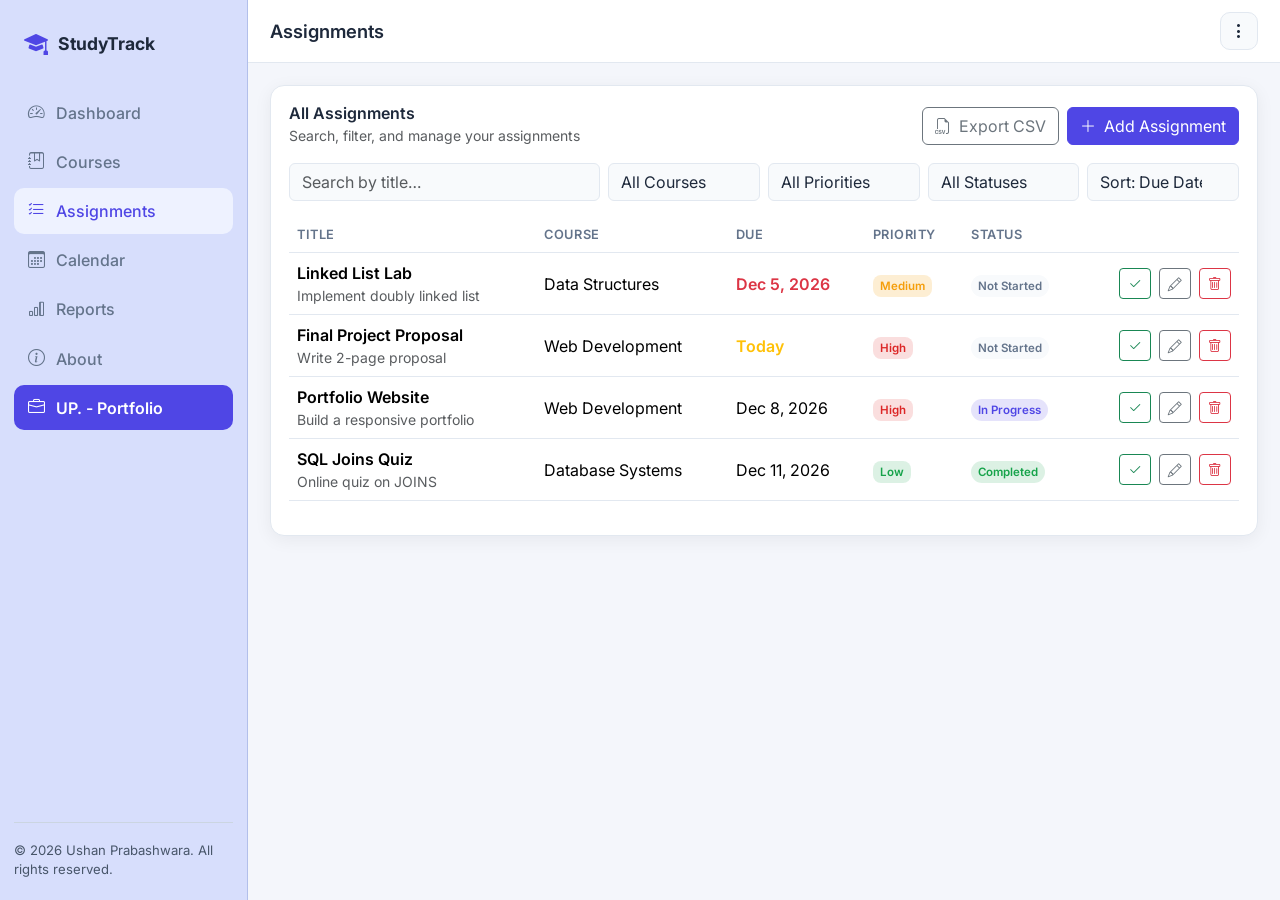
==== assignments.html @ e445127e "Initial commit" ====
<!doctype html>
<html lang="en">
<head>
<meta charset="utf-8">
<meta name="viewport" content="width=device-width, initial-scale=1">
<title>Assignments — StudyTrack</title>
<meta name="description" content="Track assignments with priorities, statuses, deadlines, search and filters.">
<link href="https://cdn.jsdelivr.net/npm/bootstrap@5.3.3/dist/css/bootstrap.min.css" rel="stylesheet">
<link href="https://cdn.jsdelivr.net/npm/bootstrap-icons@1.11.3/font/bootstrap-icons.min.css" rel="stylesheet">
<link href="https://fonts.googleapis.com/css2?family=Inter:wght@400;500;600;700&display=swap" rel="stylesheet">
<link href="css/style.css" rel="stylesheet">
</head>
<body>
<div class="app-shell">
  <aside class="sidebar" id="sidebar"></aside>
  <div class="main">
    <header class="topbar" id="topbar"></header>
    <main class="content fade-in">
      <div class="panel">
        <div class="d-flex flex-wrap align-items-center justify-content-between mb-3 gap-2">
          <div>
            <h2 class="mb-0">All Assignments</h2>
            <small class="text-muted">Search, filter, and manage your assignments</small>
          </div>
          <div class="d-flex gap-2">
            <button class="btn btn-outline-secondary" id="exportCsvBtn"><i class="bi bi-filetype-csv me-1"></i> Export CSV</button>
            <button class="btn btn-brand" id="addAssignmentBtn"><i class="bi bi-plus-lg me-1"></i> Add Assignment</button>
          </div>
        </div>

        <div class="row g-2 mb-3">
          <div class="col-md-4"><input id="searchInput" class="form-control" placeholder="Search by title…"></div>
          <div class="col-md-2"><select id="filterCourse" class="form-select"></select></div>
          <div class="col-md-2"><select id="filterPriority" class="form-select"><option value="">All Priorities</option><option>High</option><option>Medium</option><option>Low</option></select></div>
          <div class="col-md-2"><select id="filterStatus" class="form-select"><option value="">All Statuses</option><option>Not Started</option><option>In Progress</option><option>Completed</option></select></div>
          <div class="col-md-2"><select id="sortBy" class="form-select"><option value="due">Sort: Due Date</option><option value="priority">Sort: Priority</option><option value="title">Sort: Title</option></select></div>
        </div>

        <div class="table-responsive">
          <table class="table align-middle">
            <thead><tr><th>Title</th><th>Course</th><th>Due</th><th>Priority</th><th>Status</th><th></th></tr></thead>
            <tbody id="assignmentRows"></tbody>
          </table>
        </div>
        <div id="assignmentEmpty" class="text-center text-muted py-4 d-none">
          <i class="bi bi-clipboard-x" style="font-size:2rem"></i>
          <p class="mt-2 mb-0">No assignments match your filters.</p>
        </div>
      </div>
    </main>
  </div>
</div>

<div class="modal fade" id="assignmentModal" tabindex="-1">
  <div class="modal-dialog">
    <form class="modal-content" id="assignmentForm">
      <div class="modal-header">
        <h5 class="modal-title" id="assignmentModalTitle">New Assignment</h5>
        <button type="button" class="btn-close" data-bs-dismiss="modal"></button>
      </div>
      <div class="modal-body">
        <input type="hidden" name="id">
        <div class="mb-3"><label class="form-label">Title</label><input class="form-control" name="title" required></div>
        <div class="mb-3"><label class="form-label">Description</label><textarea class="form-control" name="description" rows="2"></textarea></div>
        <div class="row g-2">
          <div class="col-md-6 mb-3"><label class="form-label">Course</label><select class="form-select" name="courseId" required></select></div>
          <div class="col-md-6 mb-3"><label class="form-label">Due Date</label><input class="form-control" type="date" name="dueDate" required></div>
        </div>
        <div class="row g-2">
          <div class="col-md-6 mb-2"><label class="form-label">Priority</label>
            <select class="form-select" name="priority"><option>High</option><option selected>Medium</option><option>Low</option></select>
          </div>
          <div class="col-md-6 mb-2"><label class="form-label">Status</label>
            <select class="form-select" name="status"><option selected>Not Started</option><option>In Progress</option><option>Completed</option></select>
          </div>
        </div>
      </div>
      <div class="modal-footer">
        <button type="button" class="btn btn-outline-secondary" data-bs-dismiss="modal">Cancel</button>
        <button type="submit" class="btn btn-brand">Save</button>
      </div>
    </form>
  </div>
</div>

<script src="https://cdn.jsdelivr.net/npm/bootstrap@5.3.3/dist/js/bootstrap.bundle.min.js"></script>
<script src="js/storage.js"></script>
<script src="js/app.js"></script>
<script src="js/assignments.js"></script>
<script>renderLayout('Assignments'); initAssignmentsPage();</script>
</body>
</html>
---- css/style.css ----
:root {
  --bg: #f4f6fb;
  --surface: #ffffff;
  --surface-2: #f8fafc;
  --text: #1e293b;
  --muted: #64748b;
  --border: #e2e8f0;
  --brand: #4f46e5;
  --brand-2: #6366f1;
  --brand-soft: #eef2ff;
  --sidebar: #d7defc;
  --sidebar-border: #b2bfea;
  --success: #16a34a;
  --warning: #f59e0b;
  --danger: #dc2626;
  --shadow: 0 4px 18px rgba(15, 23, 42, 0.06);
}
* { box-sizing: border-box; }
html, body { height: 100%; }
body {
  background: var(--bg);
  color: var(--text);
  font-family: 'Inter', system-ui, -apple-system, Segoe UI, Roboto, sans-serif;
  margin: 0;
  transition: background .2s ease, color .2s ease;
}
a { color: var(--brand); text-decoration: none; }
a:hover { color: var(--brand-2); }

.app-shell { display: flex; min-height: 100vh; }
.sidebar {
  display: flex;
  flex-direction: column;
  width: 248px;
  background: var(--sidebar);
  border-right: 1px solid var(--sidebar-border);
  padding: 20px 14px;
  position: sticky;
  top: 0;
  height: 100vh;
  overflow-y: auto;
  transition: transform .25s ease;
  z-index: 1030;
}
.sidebar nav {
  flex: 1;
}
.sidebar-footer {
  margin-top: auto;
  padding-top: 18px;
  color: #475569;
  font-size: .82rem;
  line-height: 1.5;
  border-top: 1px solid #cbd5e1;
}
.sidebar .brand {
  display: flex; align-items: center; gap: 10px;
  font-weight: 700; font-size: 1.1rem; margin-bottom: 22px;
  padding: 6px 10px;
}
.sidebar .brand i { color: var(--brand); font-size: 1.5rem; }
.sidebar a.nav-link {
  display: flex; align-items: center; gap: 10px;
  padding: 10px 12px; border-radius: 10px;
  color: var(--muted); font-weight: 500;
  margin-bottom: 4px;
  transition: all .15s ease;
}
.sidebar a.nav-link:hover { background: var(--surface-2); color: var(--text); }
.sidebar a.nav-link.active {
  background: var(--brand-soft); color: var(--brand);
}
.sidebar a.nav-link i { font-size: 1.05rem; width: 20px; text-align: center; }
.sidebar a.nav-link-dark {
  background: #4f46e5; color: #fff; font-weight: 600;
}
.sidebar a.nav-link-dark:hover {
  background: #3730a3; color: #fff;
}

.main { flex: 1; min-width: 0; display: flex; flex-direction: column; }
.topbar {
  background: var(--surface);
  border-bottom: 1px solid var(--border);
  padding: 12px 22px;
  display: flex; align-items: center; gap: 14px;
  position: sticky; top: 0; z-index: 1020;
}
.topbar h1 { font-size: 1.15rem; margin: 0; font-weight: 600; }
.topbar .spacer { flex: 1; }
.topbar .btn-icon {
  background: var(--surface-2); border: 1px solid var(--border);
  color: var(--text); width: 38px; height: 38px; border-radius: 10px;
  display: inline-flex; align-items: center; justify-content: center;
}
.topbar .btn-icon:hover { background: var(--brand-soft); color: var(--brand); }

.content { padding: 22px; }

.stat-card {
  background: var(--surface);
  border: 1px solid var(--border);
  border-radius: 14px;
  padding: 18px;
  box-shadow: var(--shadow);
  display: flex; align-items: center; gap: 14px;
  transition: transform .15s ease;
}
.stat-card:hover { transform: translateY(-2px); }
.stat-card .icon {
  width: 48px; height: 48px; border-radius: 12px;
  display: inline-flex; align-items: center; justify-content: center;
  font-size: 1.4rem; color: #fff;
}
.stat-card .label { color: var(--muted); font-size: .8rem; text-transform: uppercase; letter-spacing: .04em; }
.stat-card .value { font-size: 1.55rem; font-weight: 700; }

.bg-brand { background: var(--brand) !important; color: #fff !important; }
.bg-success-soft { background: rgba(22,163,74,.15); color: var(--success); }
.bg-warning-soft { background: rgba(245,158,11,.18); color: var(--warning); }
.bg-danger-soft { background: rgba(220,38,38,.15); color: var(--danger); }
.bg-brand-soft { background: var(--brand-soft); color: var(--brand); }

.panel {
  background: var(--surface);
  border: 1px solid var(--border);
  border-radius: 14px;
  padding: 18px;
  box-shadow: var(--shadow);
}
.panel h2 { font-size: 1rem; font-weight: 600; margin: 0 0 14px; }

.table { color: var(--text); }
.table thead th { color: var(--muted); font-weight: 600; font-size: .8rem; text-transform: uppercase; letter-spacing: .04em; border-color: var(--border); }
.table td, .table th { border-color: var(--border); vertical-align: middle; }

.badge-priority { font-weight: 600; padding: .35em .6em; border-radius: 8px; font-size: .72rem; }
.priority-High { background: rgba(220,38,38,.15); color: var(--danger); }
.priority-Medium { background: rgba(245,158,11,.18); color: var(--warning); }
.priority-Low { background: rgba(22,163,74,.15); color: var(--success); }

.status-pill { font-weight: 600; padding: .35em .6em; border-radius: 999px; font-size: .72rem; }
.status-Completed { background: rgba(22,163,74,.15); color: var(--success); }
.status-In.Progress, .status-InProgress { background: rgba(79,70,229,.15); color: var(--brand); }
.status-Not.Started, .status-NotStarted { background: var(--surface-2); color: var(--muted); }

.form-control, .form-select {
  background: var(--surface-2);
  border: 1px solid var(--border);
  color: var(--text);
}
.form-control:focus, .form-select:focus {
  background: var(--surface-2); color: var(--text);
  border-color: var(--brand); box-shadow: 0 0 0 .2rem rgba(79,70,229,.18);
}
.modal-content { background: var(--surface); color: var(--text); border: 1px solid var(--border); }
.modal-header, .modal-footer { border-color: var(--border); }
.dropdown-menu {
  background: var(--surface);
  color: var(--text);
  border: 1px solid var(--border);
}
.dropdown-item {
  color: var(--text);
}
.dropdown-item:hover, .dropdown-item:focus, .dropdown-item.active {
  background: var(--surface-2);
  color: var(--text);
}
.dropdown-divider { border-color: var(--border); }
.btn-close { filter: none; }

.btn-brand { background: var(--brand); border-color: var(--brand); color: #fff; }
.btn-brand:hover { background: var(--brand-2); border-color: var(--brand-2); color: #fff; }

.alert-card { display: flex; align-items: center; gap: 12px; padding: 12px 14px; border-radius: 12px; margin-bottom: 10px; border: 1px solid var(--border); }
.alert-card .ico { width: 36px; height: 36px; border-radius: 10px; display: inline-flex; align-items: center; justify-content: center; font-size: 1.1rem; }

.progress { background: var(--surface-2); height: 10px; border-radius: 999px; }
.progress-bar { background: var(--brand); border-radius: 999px; }

.sidebar-backdrop {
  position: fixed; inset: 0; background: rgba(0,0,0,.4);
  z-index: 1025; display: none;
}
.sidebar-backdrop.show { display: block; }

@media (max-width: 991.98px) {
  .sidebar {
    position: fixed; top: 0; left: 0;
    transform: translateX(-100%);
  }
  .sidebar.open { transform: translateX(0); }
  .topbar .menu-toggle { display: inline-flex !important; }
}
.topbar .menu-toggle { display: none; }

.fc { background: var(--surface); padding: 12px; border-radius: 14px; border: 1px solid var(--border); }
.fc .fc-toolbar-title { font-size: 1.1rem !important; }
.fc-event { cursor: pointer; border: none !important; }

/* animations */
.fade-in { animation: fadeIn .3s ease both; }
@keyframes fadeIn { from { opacity: 0; transform: translateY(4px); } to { opacity: 1; transform: none; } }
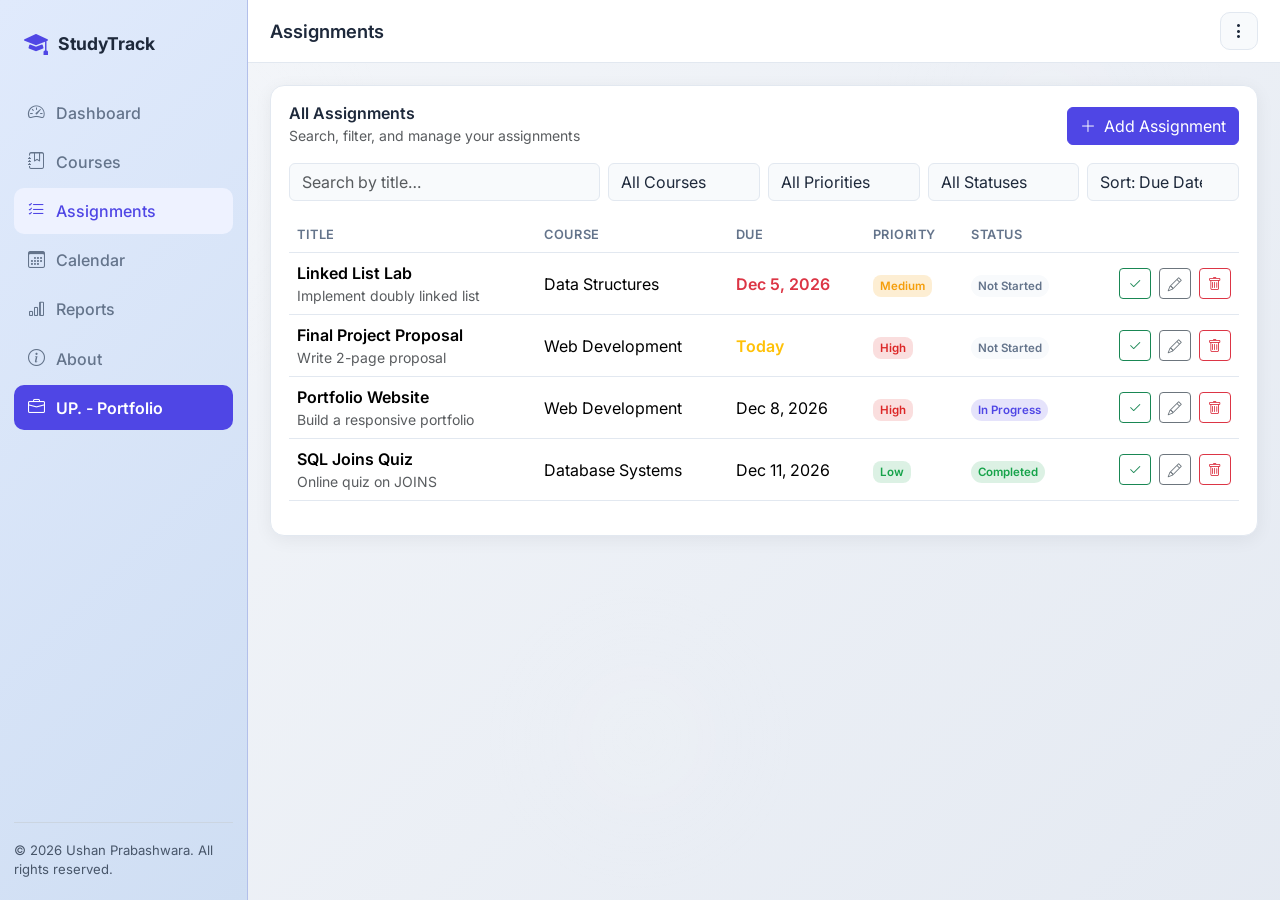
==== commit 47d2c9c1: "Remove the Export CSV button" ====
--- a/assignments.html
+++ b/assignments.html
@@ -23,7 +23,6 @@
             <small class="text-muted">Search, filter, and manage your assignments</small>
           </div>
           <div class="d-flex gap-2">
-            <button class="btn btn-outline-secondary" id="exportCsvBtn"><i class="bi bi-filetype-csv me-1"></i> Export CSV</button>
             <button class="btn btn-brand" id="addAssignmentBtn"><i class="bi bi-plus-lg me-1"></i> Add Assignment</button>
           </div>
         </div>
--- a/css/style.css
+++ b/css/style.css
@@ -1,5 +1,6 @@
 :root {
   --bg: #f4f6fb;
+  --bg-gradient: linear-gradient(135deg, #f5f7fa, #c3cfe2);
   --surface: #ffffff;
   --surface-2: #f8fafc;
   --text: #1e293b;
@@ -9,6 +10,7 @@
   --brand-2: #6366f1;
   --brand-soft: #eef2ff;
   --sidebar: #d7defc;
+  --sidebar-bg: linear-gradient(135deg, #e0eafc, #cfdef3);
   --sidebar-border: #b2bfea;
   --success: #16a34a;
   --warning: #f59e0b;
@@ -18,21 +20,50 @@
 * { box-sizing: border-box; }
 html, body { height: 100%; }
 body {
-  background: var(--bg);
+  background: var(--bg-gradient);
+  background-size: 300% 300%;
+  animation: gradientShift 18s ease infinite;
   color: var(--text);
   font-family: 'Inter', system-ui, -apple-system, Segoe UI, Roboto, sans-serif;
   margin: 0;
+  position: relative;
+  overflow-x: hidden;
   transition: background .2s ease, color .2s ease;
 }
+body::before {
+  content: '';
+  position: fixed;
+  inset: 0;
+  pointer-events: none;
+  background:
+    radial-gradient(circle at 12% 18%, rgba(255,255,255,0.18), transparent 18%),
+    radial-gradient(circle at 82% 12%, rgba(255,255,255,0.12), transparent 14%),
+    radial-gradient(circle at 50% 82%, rgba(255,255,255,0.14), transparent 16%);
+  opacity: 0.65;
+  z-index: 0;
+  animation: floatDots 24s ease-in-out infinite;
+}
+
 a { color: var(--brand); text-decoration: none; }
 a:hover { color: var(--brand-2); }
 
-.app-shell { display: flex; min-height: 100vh; }
+.app-shell { display: flex; min-height: 100vh; position: relative; z-index: 1; }
+
+@keyframes gradientShift {
+  0% { background-position: 0% 50%; }
+  50% { background-position: 100% 50%; }
+  100% { background-position: 0% 50%; }
+}
+
+@keyframes floatDots {
+  0%, 100% { transform: translate(0, 0); }
+  50% { transform: translate(-12px, -18px); }
+}
 .sidebar {
   display: flex;
   flex-direction: column;
   width: 248px;
-  background: var(--sidebar);
+  background: var(--sidebar-bg);
   border-right: 1px solid var(--sidebar-border);
   padding: 20px 14px;
   position: sticky;
@@ -104,9 +135,13 @@
   padding: 18px;
   box-shadow: var(--shadow);
   display: flex; align-items: center; gap: 14px;
-  transition: transform .15s ease;
-}
-.stat-card:hover { transform: translateY(-2px); }
+  transition: transform .15s ease, box-shadow .15s ease, background-color .15s ease;
+}
+.stat-card:hover {
+  transform: translateY(-4px);
+  box-shadow: 0 14px 32px rgba(15, 23, 42, 0.18);
+  background-color: rgba(99, 102, 241, 0.08);
+}
 .stat-card .icon {
   width: 48px; height: 48px; border-radius: 12px;
   display: inline-flex; align-items: center; justify-content: center;
@@ -128,6 +163,14 @@
   padding: 18px;
   box-shadow: var(--shadow);
 }
+.greeting-card {
+  padding: 24px 26px;
+  border-radius: 18px;
+  background: rgba(79, 70, 229, 0.1);
+  border-color: rgba(99, 102, 241, 0.25);
+}
+.greeting-card h2 { margin-bottom: .35rem; }
+.greeting-card .lead { color: var(--muted); }
 .panel h2 { font-size: 1rem; font-weight: 600; margin: 0 0 14px; }
 
 .table { color: var(--text); }
